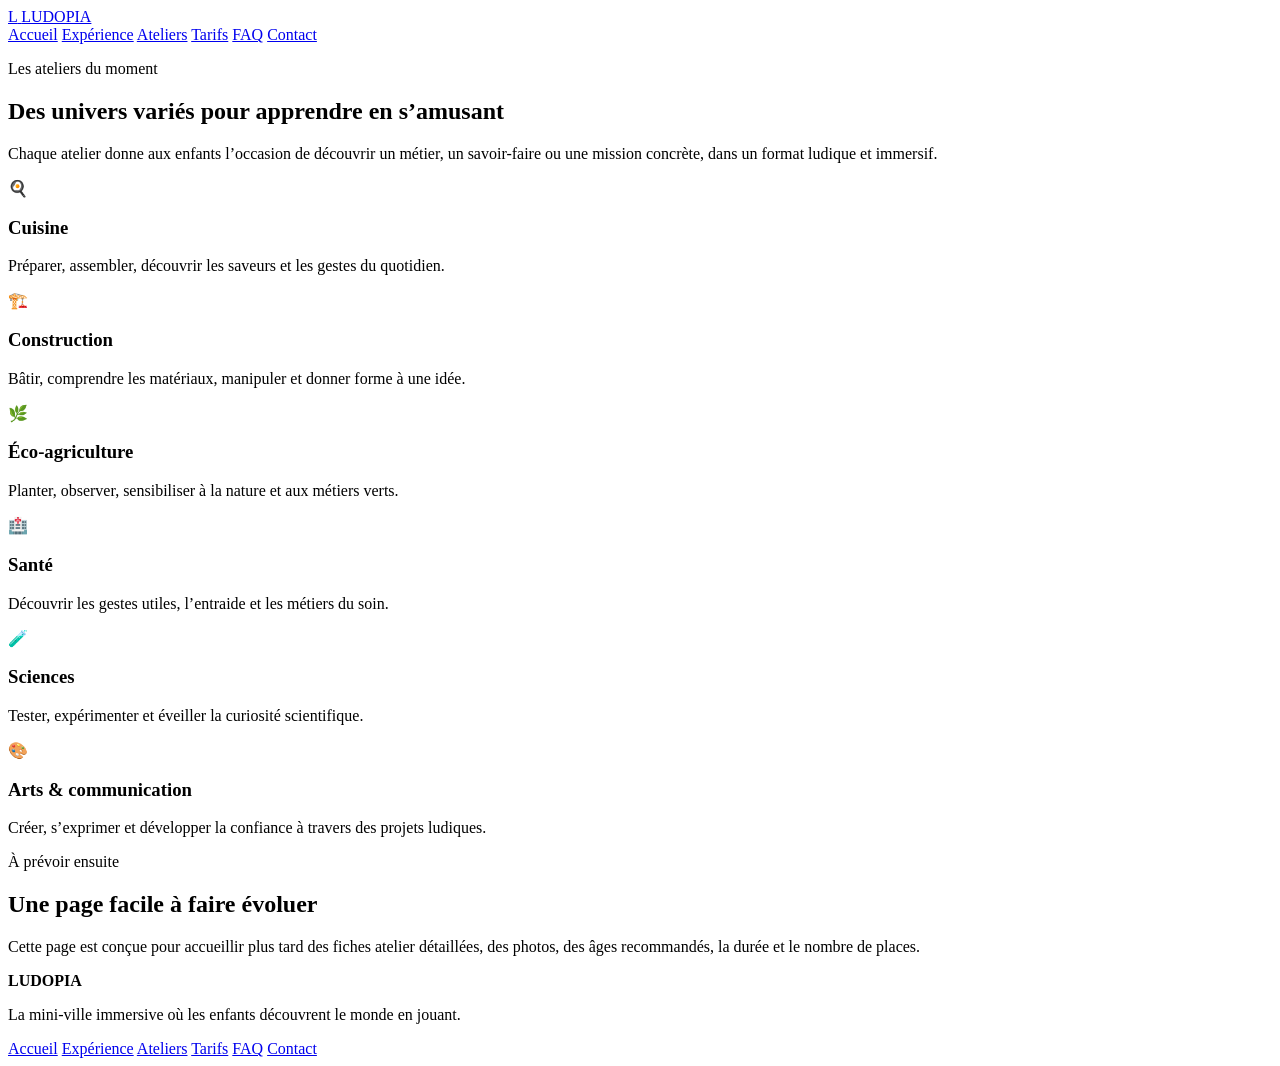
==== ateliers.html @ 54b45fcc "Add files via upload" ====
<!DOCTYPE html>
<html lang="fr">
<head>
  <meta charset="UTF-8" />
  <meta name="viewport" content="width=device-width, initial-scale=1.0" />
  <title>LUDOPIA — Les ateliers</title>
  <meta name="description" content="LUDOPIA, mini-ville immersive pour enfants à La Réunion." />
  <link rel="preconnect" href="https://fonts.googleapis.com">
  <link rel="preconnect" href="https://fonts.gstatic.com" crossorigin>
  <link href="https://fonts.googleapis.com/css2?family=Baloo+2:wght@600;700;800&family=Inter:wght@400;500;600;700;800&display=swap" rel="stylesheet">
  <link rel="stylesheet" href="styles.css" />
</head>
<body>

<header class="site-header">
  <div class="container nav">
    <a href="index.html" class="logo">
      <span class="logo-mark">L</span>
      <span class="logo-text">LUDOPIA</span>
    </a>

    <nav class="menu">
      <a href="index.html" class="">Accueil</a>
      <a href="experience.html" class="">Expérience</a>
      <a href="ateliers.html" class="active">Ateliers</a>
      <a href="tarifs.html" class="">Tarifs</a>
      <a href="faq.html" class="">FAQ</a>
      <a href="contact.html" class="">Contact</a>
    </nav>
  </div>
</header>

<main>

<section class="page-hero">
  <div class="container page-banner">
    <p class="section-kicker">Les ateliers du moment</p>
    <h1>Des univers variés pour apprendre en s’amusant</h1>
    <p>
      Chaque atelier donne aux enfants l’occasion de découvrir un métier, un savoir-faire ou une mission concrète,
      dans un format ludique et immersif.
    </p>
  </div>
</section>

<section class="section">
  <div class="container grid-3">
    <article class="card">
      <div class="icon">🍳</div>
      <h3>Cuisine</h3>
      <p>Préparer, assembler, découvrir les saveurs et les gestes du quotidien.</p>
    </article>
    <article class="card">
      <div class="icon">🏗️</div>
      <h3>Construction</h3>
      <p>Bâtir, comprendre les matériaux, manipuler et donner forme à une idée.</p>
    </article>
    <article class="card">
      <div class="icon">🌿</div>
      <h3>Éco-agriculture</h3>
      <p>Planter, observer, sensibiliser à la nature et aux métiers verts.</p>
    </article>
    <article class="card">
      <div class="icon">🏥</div>
      <h3>Santé</h3>
      <p>Découvrir les gestes utiles, l’entraide et les métiers du soin.</p>
    </article>
    <article class="card">
      <div class="icon">🧪</div>
      <h3>Sciences</h3>
      <p>Tester, expérimenter et éveiller la curiosité scientifique.</p>
    </article>
    <article class="card">
      <div class="icon">🎨</div>
      <h3>Arts & communication</h3>
      <p>Créer, s’exprimer et développer la confiance à travers des projets ludiques.</p>
    </article>
  </div>
</section>

<section class="section alt">
  <div class="container">
    <div class="section-heading">
      <p class="section-kicker">À prévoir ensuite</p>
      <h2>Une page facile à faire évoluer</h2>
      <p>
        Cette page est conçue pour accueillir plus tard des fiches atelier détaillées, des photos,
        des âges recommandés, la durée et le nombre de places.
      </p>
    </div>
  </div>
</section>

</main>

<footer class="site-footer">
  <div class="container footer-inner">
    <div>
      <strong>LUDOPIA</strong>
      <p>La mini-ville immersive où les enfants découvrent le monde en jouant.</p>
    </div>
    <div class="footer-links">
      <a href="index.html">Accueil</a>
      <a href="experience.html">Expérience</a>
      <a href="ateliers.html">Ateliers</a>
      <a href="tarifs.html">Tarifs</a>
      <a href="faq.html">FAQ</a>
      <a href="contact.html">Contact</a>
    </div>
  </div>
</footer>

</body>
</html>
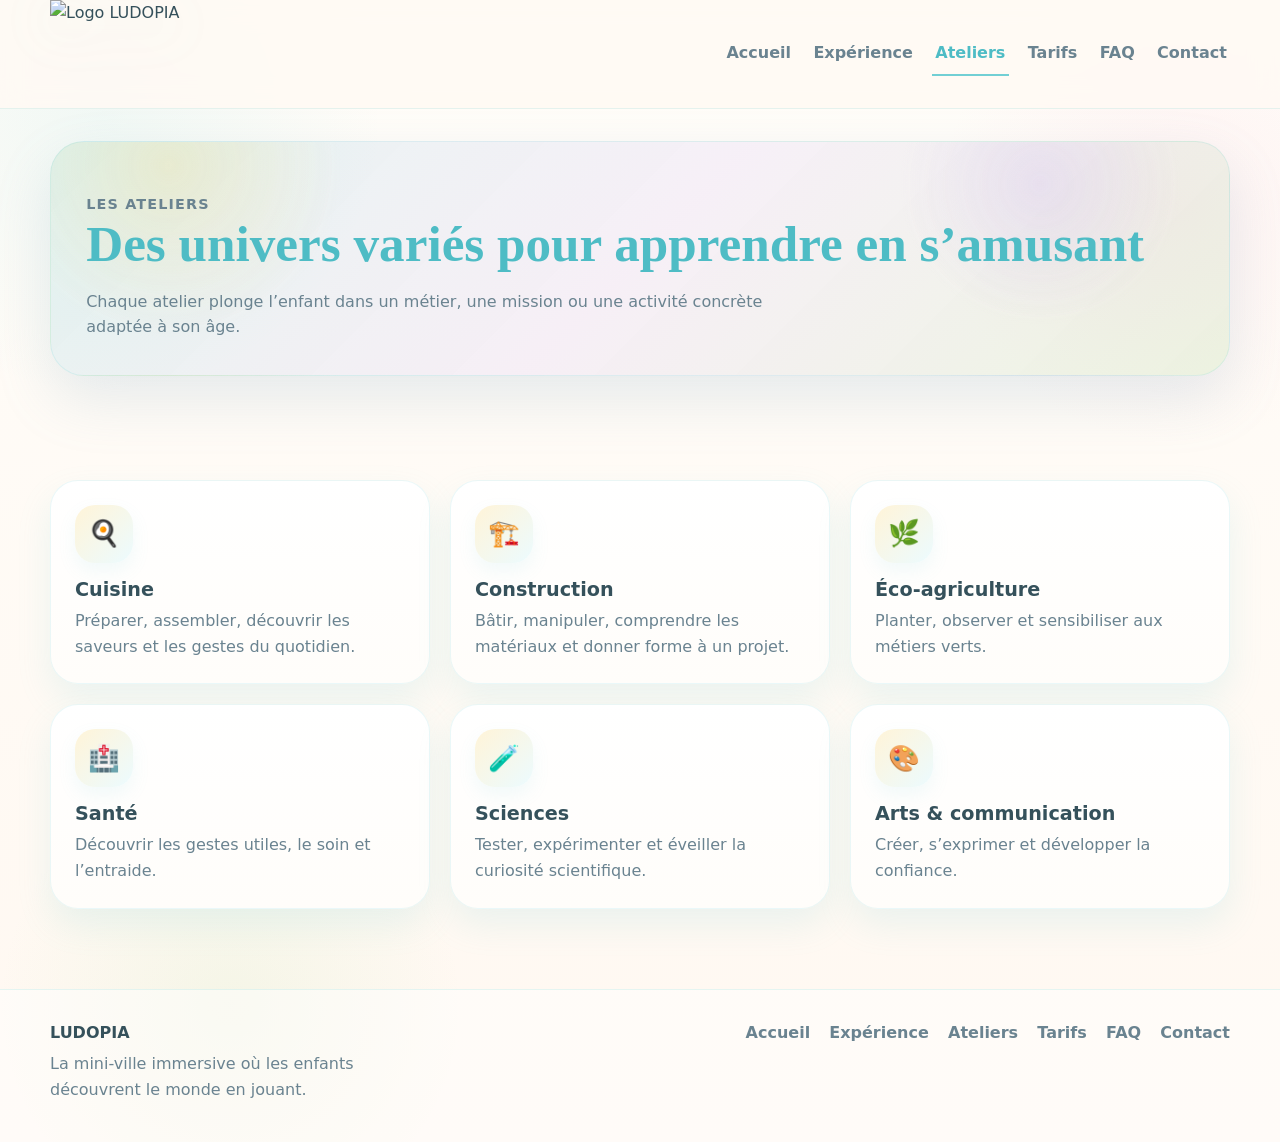
==== commit 193e64ef: "Add files via upload" ====
--- a/ateliers.html
+++ b/ateliers.html
@@ -15,10 +15,8 @@
 <header class="site-header">
   <div class="container nav">
     <a href="index.html" class="logo">
-      <span class="logo-mark">L</span>
-      <span class="logo-text">LUDOPIA</span>
+      <img src="logo-ludopia.png" alt="Logo LUDOPIA" class="logo-img">
     </a>
-
     <nav class="menu">
       <a href="index.html" class="">Accueil</a>
       <a href="experience.html" class="">Expérience</a>
@@ -34,60 +32,20 @@
 
 <section class="page-hero">
   <div class="container page-banner">
-    <p class="section-kicker">Les ateliers du moment</p>
+    <p class="section-kicker">Les ateliers</p>
     <h1>Des univers variés pour apprendre en s’amusant</h1>
-    <p>
-      Chaque atelier donne aux enfants l’occasion de découvrir un métier, un savoir-faire ou une mission concrète,
-      dans un format ludique et immersif.
-    </p>
+    <p>Chaque atelier plonge l’enfant dans un métier, une mission ou une activité concrète adaptée à son âge.</p>
   </div>
 </section>
 
 <section class="section">
   <div class="container grid-3">
-    <article class="card">
-      <div class="icon">🍳</div>
-      <h3>Cuisine</h3>
-      <p>Préparer, assembler, découvrir les saveurs et les gestes du quotidien.</p>
-    </article>
-    <article class="card">
-      <div class="icon">🏗️</div>
-      <h3>Construction</h3>
-      <p>Bâtir, comprendre les matériaux, manipuler et donner forme à une idée.</p>
-    </article>
-    <article class="card">
-      <div class="icon">🌿</div>
-      <h3>Éco-agriculture</h3>
-      <p>Planter, observer, sensibiliser à la nature et aux métiers verts.</p>
-    </article>
-    <article class="card">
-      <div class="icon">🏥</div>
-      <h3>Santé</h3>
-      <p>Découvrir les gestes utiles, l’entraide et les métiers du soin.</p>
-    </article>
-    <article class="card">
-      <div class="icon">🧪</div>
-      <h3>Sciences</h3>
-      <p>Tester, expérimenter et éveiller la curiosité scientifique.</p>
-    </article>
-    <article class="card">
-      <div class="icon">🎨</div>
-      <h3>Arts & communication</h3>
-      <p>Créer, s’exprimer et développer la confiance à travers des projets ludiques.</p>
-    </article>
-  </div>
-</section>
-
-<section class="section alt">
-  <div class="container">
-    <div class="section-heading">
-      <p class="section-kicker">À prévoir ensuite</p>
-      <h2>Une page facile à faire évoluer</h2>
-      <p>
-        Cette page est conçue pour accueillir plus tard des fiches atelier détaillées, des photos,
-        des âges recommandés, la durée et le nombre de places.
-      </p>
-    </div>
+    <article class="card"><div class="icon">🍳</div><h3>Cuisine</h3><p>Préparer, assembler, découvrir les saveurs et les gestes du quotidien.</p></article>
+    <article class="card"><div class="icon">🏗️</div><h3>Construction</h3><p>Bâtir, manipuler, comprendre les matériaux et donner forme à un projet.</p></article>
+    <article class="card"><div class="icon">🌿</div><h3>Éco-agriculture</h3><p>Planter, observer et sensibiliser aux métiers verts.</p></article>
+    <article class="card"><div class="icon">🏥</div><h3>Santé</h3><p>Découvrir les gestes utiles, le soin et l’entraide.</p></article>
+    <article class="card"><div class="icon">🧪</div><h3>Sciences</h3><p>Tester, expérimenter et éveiller la curiosité scientifique.</p></article>
+    <article class="card"><div class="icon">🎨</div><h3>Arts & communication</h3><p>Créer, s’exprimer et développer la confiance.</p></article>
   </div>
 </section>
 
--- a/styles.css
+++ b/styles.css
@@ -0,0 +1,381 @@
+
+:root{
+  --bg:#fffaf4;
+  --surface:#ffffff;
+  --surface-alt:#f7fcff;
+  --text:#35515b;
+  --muted:#6a8390;
+  --turquoise:#72cfd4;
+  --turquoise-deep:#4ebcc5;
+  --green:#9ad784;
+  --green-deep:#73c46e;
+  --purple:#c9b0f4;
+  --purple-deep:#b18be9;
+  --orange:#f7bf53;
+  --orange-deep:#f29d38;
+  --pink:#f49bc1;
+  --pink-deep:#ea79ac;
+  --gold:#ffd86d;
+  --primary:var(--turquoise);
+  --primary-dark:var(--turquoise-deep);
+  --border:#dff0f2;
+  --shadow:0 16px 34px rgba(114,207,212,.14);
+  --shadow-soft:0 24px 56px rgba(116,160,190,.18);
+  --radius:28px;
+  --container:1180px;
+}
+
+*{box-sizing:border-box}
+html{scroll-behavior:smooth}
+body{
+  margin:0;
+  font-family:"Inter",system-ui,-apple-system,BlinkMacSystemFont,"Segoe UI",sans-serif;
+  color:var(--text);
+  background:
+    radial-gradient(circle at 8% 10%, rgba(114,207,212,.10), transparent 18%),
+    radial-gradient(circle at 92% 18%, rgba(244,155,193,.10), transparent 16%),
+    radial-gradient(circle at 18% 88%, rgba(154,215,132,.10), transparent 16%),
+    linear-gradient(180deg,#fffdf9 0%, #fff8f1 100%);
+  line-height:1.6;
+}
+a{text-decoration:none;color:inherit}
+img{max-width:100%;display:block}
+
+.container{
+  width:min(var(--container), calc(100% - 2rem));
+  margin:0 auto;
+}
+
+.site-header{
+  position:sticky;
+  top:0;
+  z-index:50;
+  backdrop-filter:blur(14px);
+  background:rgba(255,250,244,.84);
+  border-bottom:1px solid rgba(114,207,212,.18);
+}
+.nav{
+  display:flex;
+  align-items:center;
+  justify-content:space-between;
+  gap:1rem;
+  min-height:96px;
+}
+.logo{
+  display:flex;
+  align-items:center;
+  gap:.8rem;
+}
+.logo-img{
+  height:108px;
+  width:auto;
+  filter:drop-shadow(0 12px 24px rgba(114,207,212,.20));
+}
+
+.menu{
+  display:flex;
+  align-items:center;
+  gap:1rem;
+  flex-wrap:wrap;
+}
+.menu a{
+  color:var(--muted);
+  font-weight:800;
+  padding:.5rem .2rem;
+  border-bottom:2px solid transparent;
+}
+.menu a:hover,
+.menu a.active{
+  color:var(--turquoise-deep);
+  border-bottom-color:var(--turquoise);
+}
+
+.btn{
+  display:inline-flex;
+  align-items:center;
+  justify-content:center;
+  padding:1rem 1.4rem;
+  border-radius:999px;
+  font-weight:800;
+  border:1px solid transparent;
+  transition:.22s ease;
+}
+.btn:hover{transform:translateY(-2px)}
+.btn-primary{
+  background:linear-gradient(135deg,var(--turquoise),var(--turquoise-deep));
+  color:#fff;
+  box-shadow:0 12px 24px rgba(114,207,212,.28);
+}
+.btn-secondary{
+  background:#fff;
+  border-color:#f3dff0;
+  color:var(--pink-deep);
+  box-shadow:0 10px 22px rgba(244,155,193,.14);
+}
+.btn-outline{
+  border-color:#dff0f2;
+  background:#fff;
+  color:var(--text);
+}
+
+.hero-premium{padding:2rem 0 4.5rem}
+.hero-card{
+  position:relative;
+  overflow:hidden;
+  border-radius:40px;
+  min-height:660px;
+  background:
+    linear-gradient(90deg, rgba(33,54,68,.66) 0%, rgba(33,54,68,.50) 30%, rgba(33,54,68,.12) 60%),
+    url("plan.png") center/cover no-repeat;
+  box-shadow:var(--shadow-soft);
+  border:1px solid rgba(114,207,212,.16);
+}
+.hero-card::before{
+  content:"";
+  position:absolute; inset:0;
+  background:
+    radial-gradient(circle at 12% 14%, rgba(255,216,109,.30), transparent 16%),
+    radial-gradient(circle at 86% 18%, rgba(201,176,244,.24), transparent 14%),
+    radial-gradient(circle at 78% 82%, rgba(114,207,212,.24), transparent 14%);
+  pointer-events:none;
+}
+.hero-inner{
+  position:relative;
+  z-index:2;
+  display:grid;
+  grid-template-columns:minmax(0, 560px) 1fr;
+  min-height:660px;
+  align-items:center;
+  padding:3.4rem;
+}
+.hero-panel{
+  background:rgba(255,255,255,.14);
+  border:1px solid rgba(255,255,255,.18);
+  backdrop-filter:blur(8px);
+  border-radius:34px;
+  padding:2rem;
+  color:#fff;
+  box-shadow:0 24px 56px rgba(23,34,45,.18);
+}
+.kicker{
+  margin:0 0 .9rem;
+  font-size:.9rem;
+  font-weight:900;
+  letter-spacing:.08em;
+  text-transform:uppercase;
+  color:#fff0ba;
+}
+h1,h2,h3{margin:0;line-height:1.1}
+.hero-panel h1{
+  font-family:"Baloo 2",cursive;
+  font-size:clamp(2.8rem,5vw,5.2rem);
+  max-width:11ch;
+}
+.hero-panel .lead{
+  font-size:1.08rem;
+  margin:1rem 0 1.4rem;
+  max-width:58ch;
+  color:rgba(255,255,255,.92);
+}
+.hero-actions{display:flex;gap:1rem;flex-wrap:wrap;margin-bottom:1.2rem}
+.hero-points{
+  display:flex;flex-wrap:wrap;gap:1rem;list-style:none;padding:0;margin:0;
+}
+.hero-points li{
+  padding:.55rem .9rem;border-radius:999px;background:rgba(255,255,255,.14);
+  border:1px solid rgba(255,255,255,.16);font-weight:700;font-size:.95rem;
+}
+
+.hero-badges{
+  position:absolute; right:2rem; bottom:2rem; display:flex; flex-direction:column; gap:.9rem;
+}
+.pill{
+  display:flex; align-items:center; gap:.8rem; min-width:220px; padding:1rem 1.2rem;
+  border-radius:999px; color:#fff; font-weight:900; letter-spacing:.02em;
+  box-shadow:0 16px 28px rgba(0,0,0,.10);
+}
+.pill .emoji{
+  width:42px;height:42px;display:grid;place-items:center;border-radius:50%;
+  background:rgba(255,255,255,.18);font-size:1.25rem;
+}
+.pill-ludique{background:linear-gradient(135deg,var(--turquoise),var(--turquoise-deep))}
+.pill-educatif{background:linear-gradient(135deg,var(--green),var(--green-deep))}
+.pill-immersif{background:linear-gradient(135deg,var(--purple),var(--purple-deep))}
+
+.section{padding:5rem 0}
+.alt{
+  background:
+    linear-gradient(180deg, rgba(114,207,212,.08) 0%, rgba(255,255,255,0) 100%),
+    linear-gradient(180deg,#f9feff 0%, #fffaf3 100%);
+}
+.section-kicker{
+  margin:0 0 .8rem;
+  font-size:.9rem;
+  font-weight:900;
+  letter-spacing:.08em;
+  text-transform:uppercase;
+  color:var(--turquoise-deep);
+}
+.section-heading{max-width:760px;margin-bottom:2rem}
+.section-heading h2{
+  font-family:"Baloo 2",cursive;
+  font-size:clamp(2rem,3vw,3.2rem);
+  margin-bottom:.8rem;
+  color:var(--turquoise-deep);
+}
+.section-heading p{margin:0;color:var(--muted)}
+
+.page-hero{padding:2rem 0 1.5rem}
+.page-banner{
+  position:relative; overflow:hidden;
+  background:
+    radial-gradient(circle at 10% 10%, rgba(255,216,109,.24), transparent 16%),
+    radial-gradient(circle at 84% 18%, rgba(201,176,244,.24), transparent 14%),
+    linear-gradient(135deg, rgba(114,207,212,.18), rgba(201,176,244,.16), rgba(154,215,132,.18));
+  border:1px solid rgba(114,207,212,.18);
+  border-radius:34px;
+  padding:2.2rem;
+  box-shadow:var(--shadow-soft);
+}
+.page-banner h1{
+  font-family:"Baloo 2",cursive;
+  font-size:clamp(2.3rem,4vw,4.2rem);
+  color:var(--turquoise-deep);
+}
+.page-banner p{max-width:70ch;color:var(--muted);margin:1rem 0 0}
+
+.grid-2{display:grid;grid-template-columns:1fr 1fr;gap:1.5rem}
+.grid-3{display:grid;grid-template-columns:repeat(3,1fr);gap:1.25rem}
+
+.card{
+  background:linear-gradient(180deg,#ffffff 0%, #fffdfa 100%);
+  border:1px solid rgba(114,207,212,.15);
+  border-radius:var(--radius);
+  padding:1.5rem;
+  box-shadow:var(--shadow);
+}
+.card h3{font-size:1.2rem;margin-bottom:.5rem}
+.card p{margin:0;color:var(--muted)}
+.icon{
+  width:58px;height:58px;display:grid;place-items:center;border-radius:20px;
+  background:linear-gradient(135deg,#fff4d8,#ecfbff);font-size:1.6rem;margin-bottom:1rem;
+  box-shadow:0 8px 18px rgba(114,207,212,.10);
+}
+.price{font-size:2rem;font-weight:900;color:var(--turquoise-deep);margin:.4rem 0 .8rem}
+.list{margin:0;padding-left:1.1rem;color:var(--muted)}
+.list li+li{margin-top:.45rem}
+
+.split-highlight{display:grid;grid-template-columns:1.05fr .95fr;gap:1.5rem;align-items:start}
+.visual-stack{display:grid;gap:1rem}
+.mini-visual{
+  background:linear-gradient(180deg,#ffffff 0%, #eefbff 100%);
+  border:1px solid rgba(114,207,212,.15);
+  border-radius:34px;
+  padding:1rem;
+  box-shadow:var(--shadow-soft);
+}
+.mini-visual img{
+  border-radius:24px;
+  width:100%;
+  aspect-ratio: 16 / 10;
+  object-fit:cover;
+}
+.figure-caption{
+  margin:.75rem 0 0;
+  color:var(--muted);
+  font-size:.95rem;
+  font-weight:700;
+}
+.placeholder-visual{
+  min-height:260px;
+  display:grid;
+  place-items:center;
+  text-align:center;
+  background:
+    linear-gradient(135deg, rgba(114,207,212,.12), rgba(201,176,244,.12), rgba(154,215,132,.12));
+  border:2px dashed rgba(114,207,212,.35);
+  color:var(--turquoise-deep);
+  font-weight:800;
+  border-radius:24px;
+  padding:1rem;
+}
+.note-box{
+  margin-top:1rem;
+  background:#fff8ea;
+  border:1px solid rgba(247,191,83,.28);
+  color:#856432;
+  border-radius:18px;
+  padding:1rem 1.1rem;
+  font-size:.95rem;
+}
+
+.step-card img{
+  border-radius:18px;
+  width:100%;
+  aspect-ratio: 16 / 10;
+  object-fit:cover;
+  margin-bottom:1rem;
+  background:#eefbff;
+}
+.step-card .placeholder-visual{
+  margin-bottom:1rem;
+}
+
+.faq-list{display:grid;gap:1rem}
+.faq-list details{
+  background:#fff;border:1px solid rgba(114,207,212,.15);
+  border-radius:20px;padding:1rem 1.2rem;box-shadow:var(--shadow);
+}
+.faq-list summary{cursor:pointer;font-weight:800}
+.faq-list p{color:var(--muted);margin:.8rem 0 0}
+
+.contact-grid{display:grid;grid-template-columns:.95fr 1.05fr;gap:2rem;align-items:start}
+.contact-form{
+  display:grid;grid-template-columns:repeat(2,1fr);gap:1rem;
+  background:linear-gradient(180deg,#ffffff 0%, #fffaf3 100%);
+  border:1px solid rgba(114,207,212,.16);border-radius:30px;padding:1.3rem;box-shadow:var(--shadow-soft);
+}
+.contact-form label{display:grid;gap:.45rem;font-weight:800;font-size:.95rem}
+.contact-form input,.contact-form select,.contact-form textarea{
+  width:100%;border:1px solid rgba(114,207,212,.16);border-radius:16px;padding:.95rem 1rem;
+  font:inherit;color:var(--text);background:#fff;
+}
+.contact-form input:focus,.contact-form select:focus,.contact-form textarea:focus{
+  outline:2px solid rgba(114,207,212,.22);border-color:var(--turquoise);
+}
+.full{grid-column:1 / -1}
+
+.cta-band{background:linear-gradient(135deg,var(--turquoise-deep),var(--green),var(--purple-deep));color:#fff}
+.cta-band .section-kicker,.cta-band h2,.cta-band p{color:#fff}
+.cta-row{display:flex;justify-content:space-between;align-items:center;gap:1.5rem}
+.cta-row h2{font-family:"Baloo 2",cursive;font-size:clamp(2rem,3vw,3.1rem)}
+
+.site-footer{
+  padding:1.9rem 0 2.5rem;border-top:1px solid rgba(114,207,212,.18);background:rgba(255,255,255,.5);
+}
+.footer-inner{display:flex;justify-content:space-between;gap:1.5rem;align-items:flex-start}
+.footer-inner p{margin:.35rem 0 0;color:var(--muted);max-width:36ch}
+.footer-links{display:flex;flex-wrap:wrap;gap:1rem 1.2rem;color:var(--muted);font-weight:700}
+
+@media (max-width:1180px){
+  .hero-badges{position:static; padding:0 2rem 2rem; flex-direction:row; flex-wrap:wrap}
+  .hero-inner{grid-template-columns:1fr;gap:1rem}
+  .hero-panel{max-width:760px}
+  .hero-card{padding-bottom:1rem}
+}
+@media (max-width:1080px){
+  .grid-2,.grid-3,.split-highlight,.contact-grid,.cta-row{
+    grid-template-columns:1fr;display:grid;
+  }
+}
+@media (max-width:760px){
+  .menu{display:none}
+  .logo-img{height:86px}
+  .hero-card,.hero-inner{min-height:auto}
+  .hero-inner{padding:1.25rem}
+  .hero-panel{padding:1.4rem}
+  .hero-badges{padding:0 1.25rem 1.25rem}
+  .pill{min-width:unset}
+  .contact-form{grid-template-columns:1fr}
+  .footer-inner{flex-direction:column}
+}
